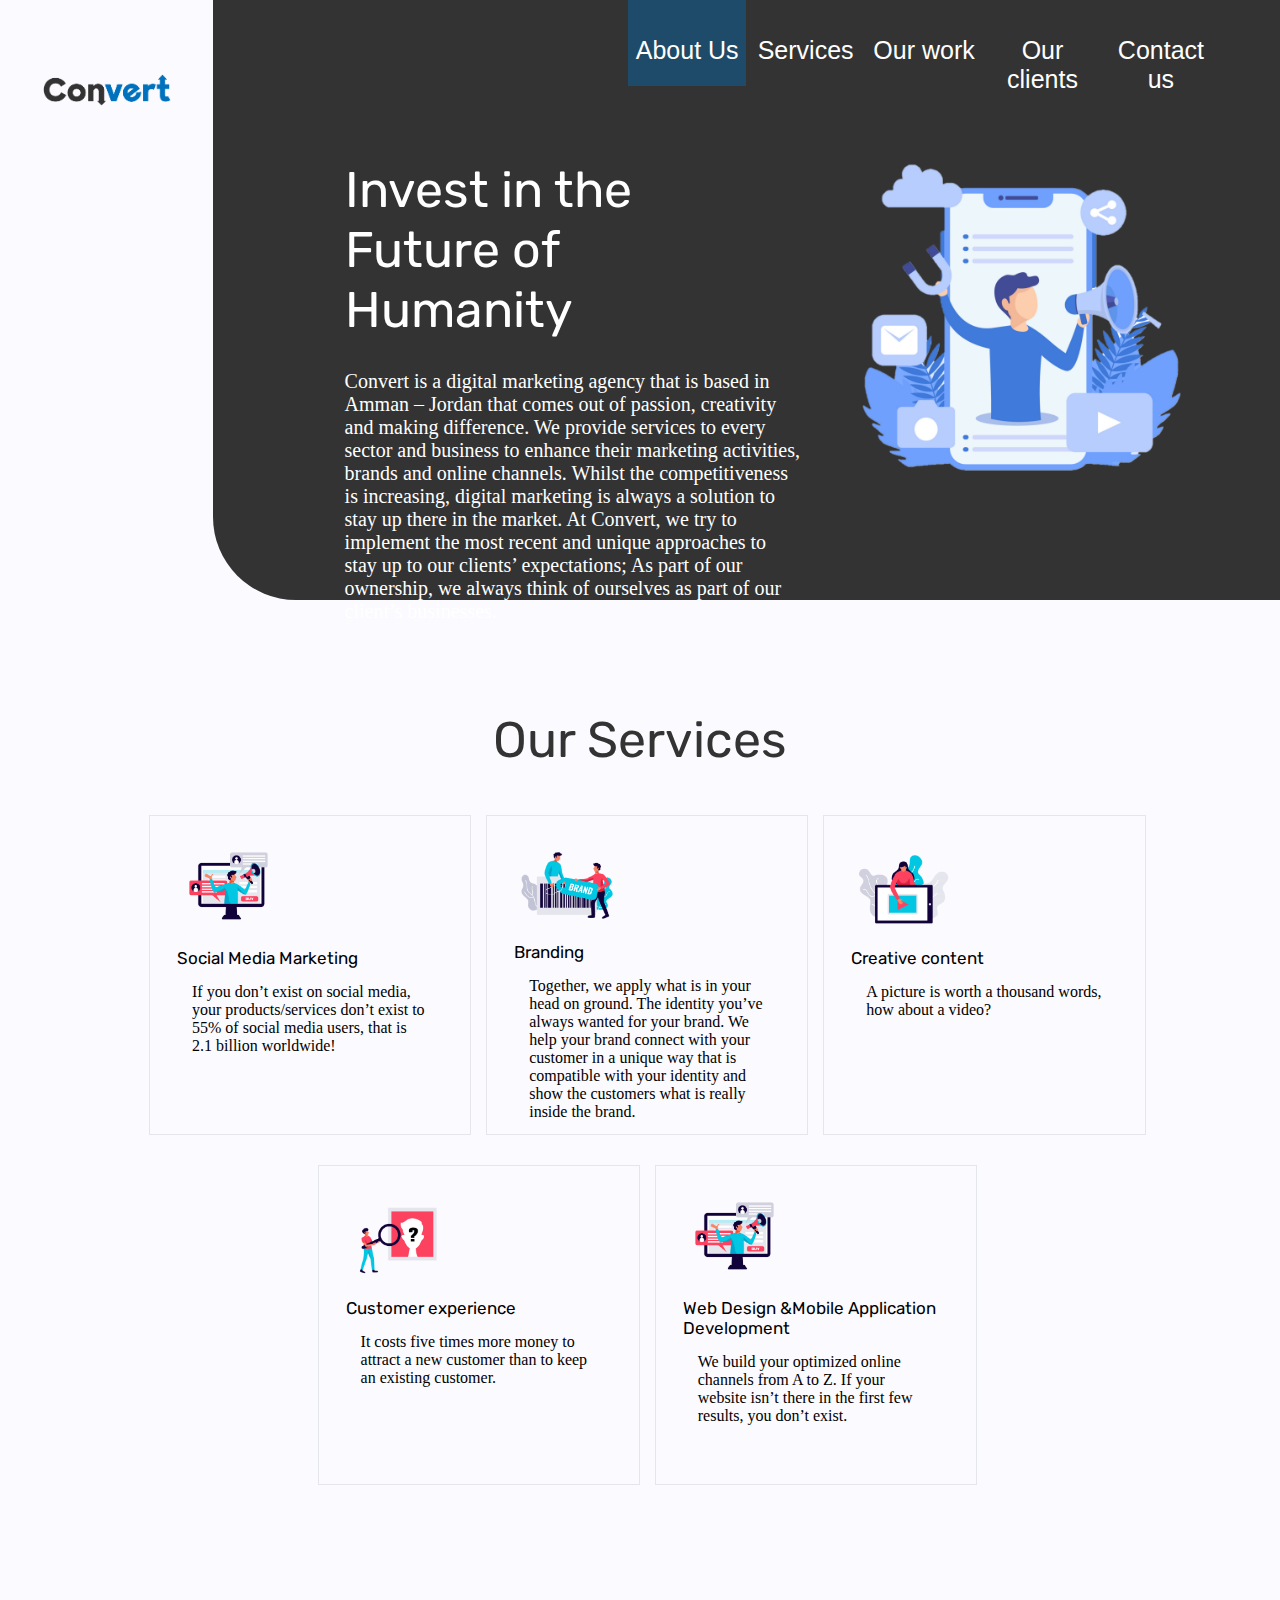
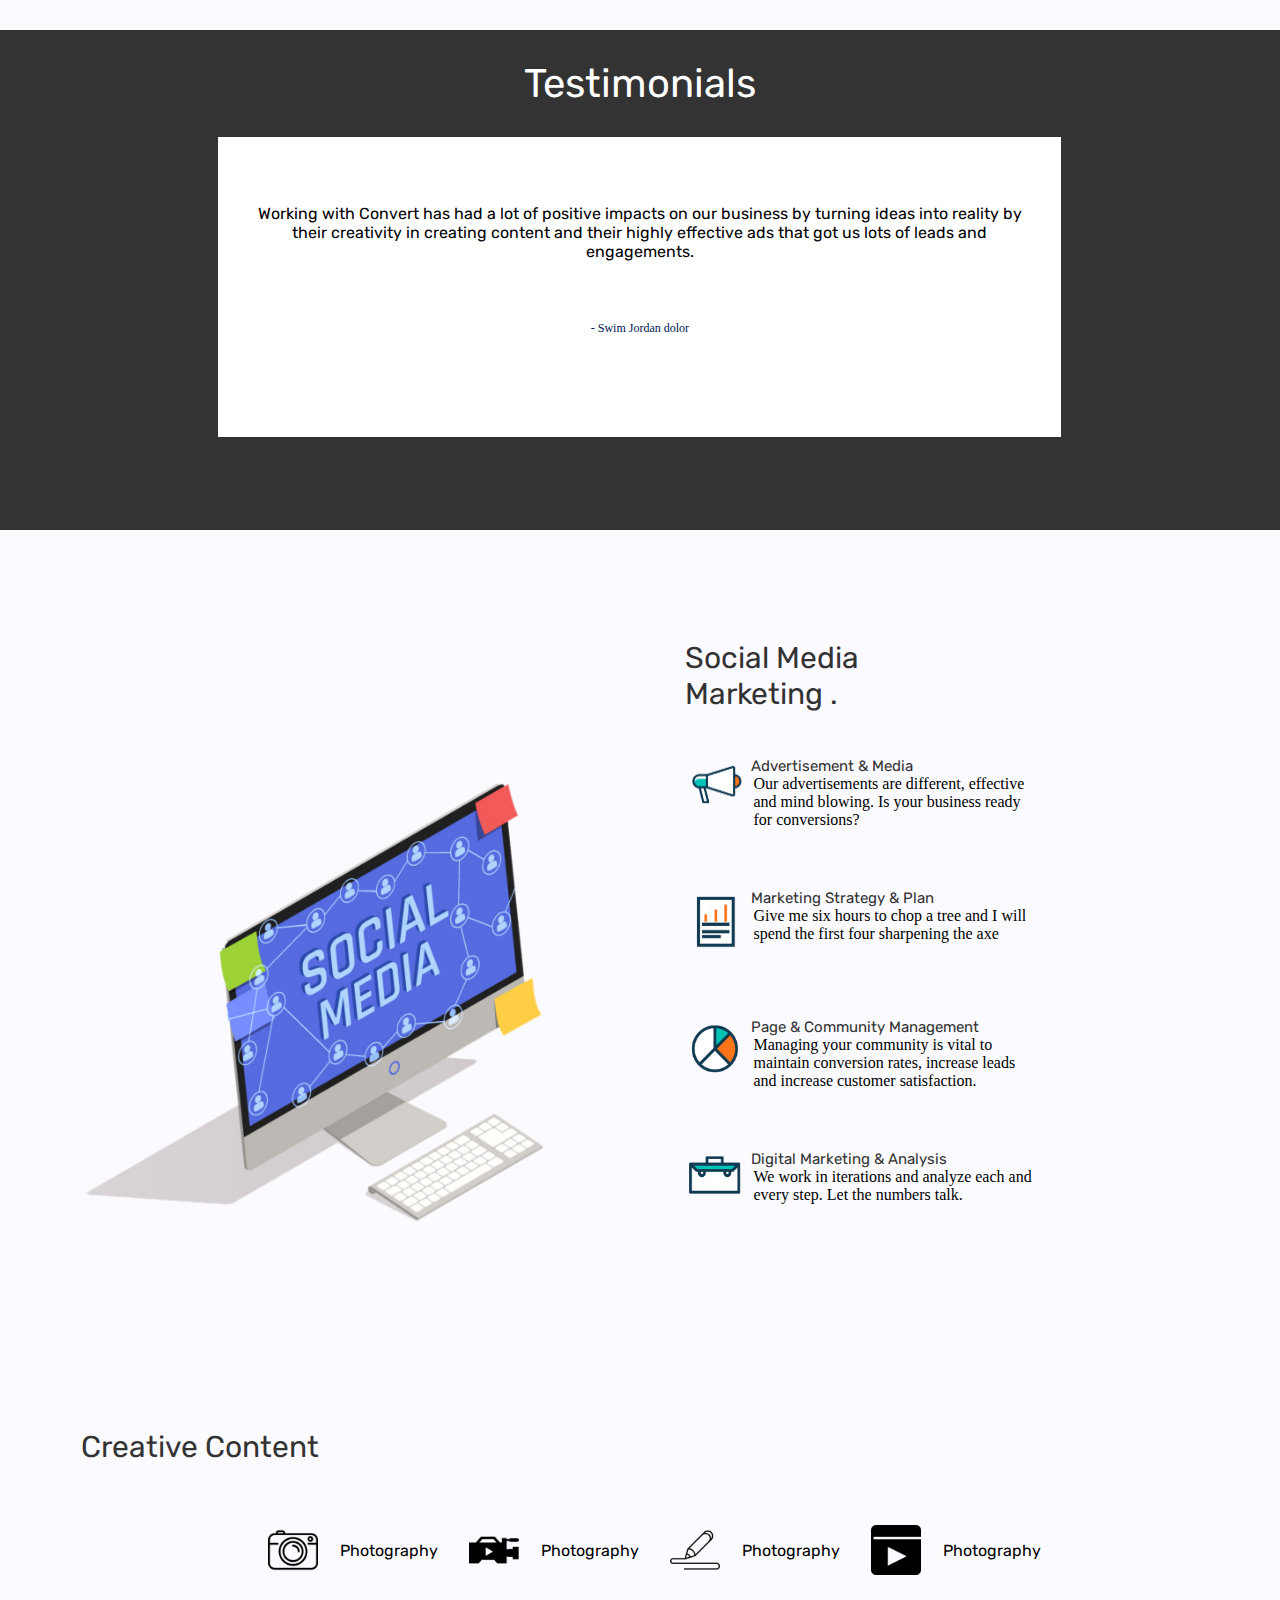
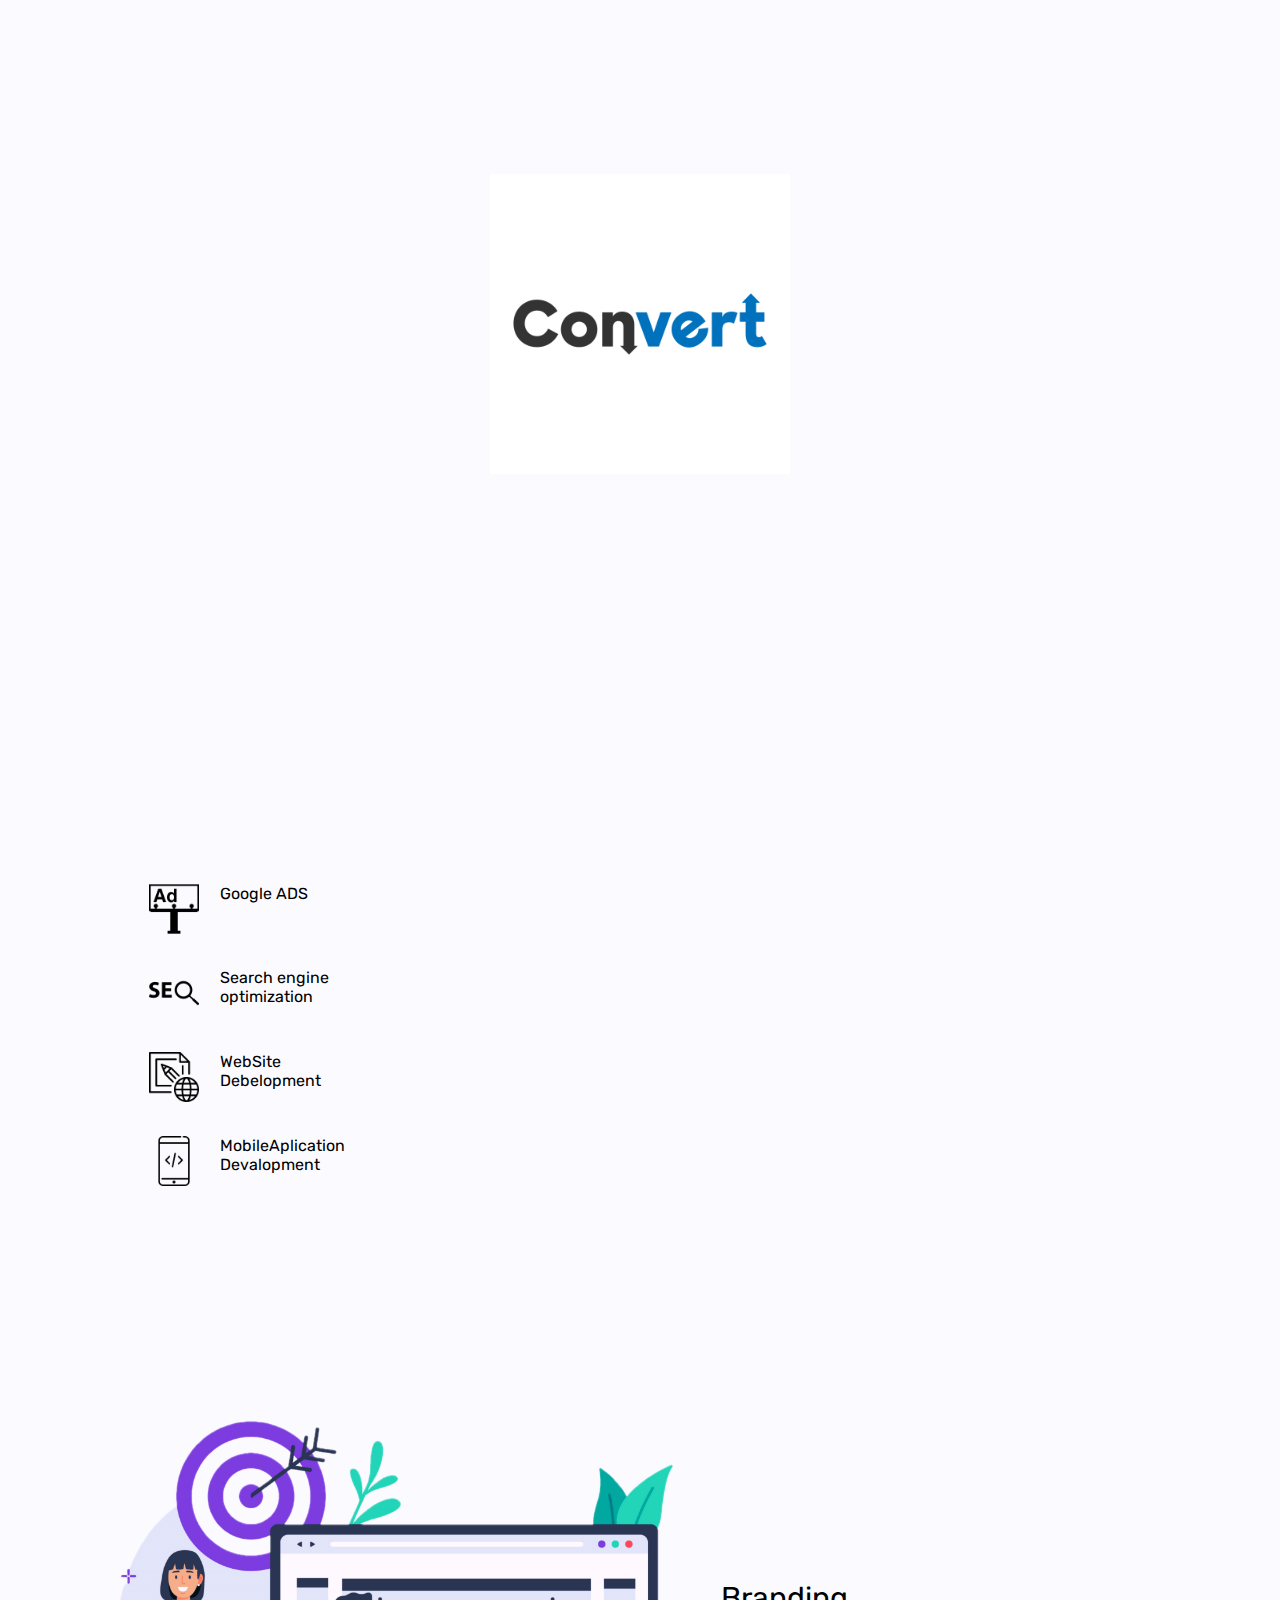
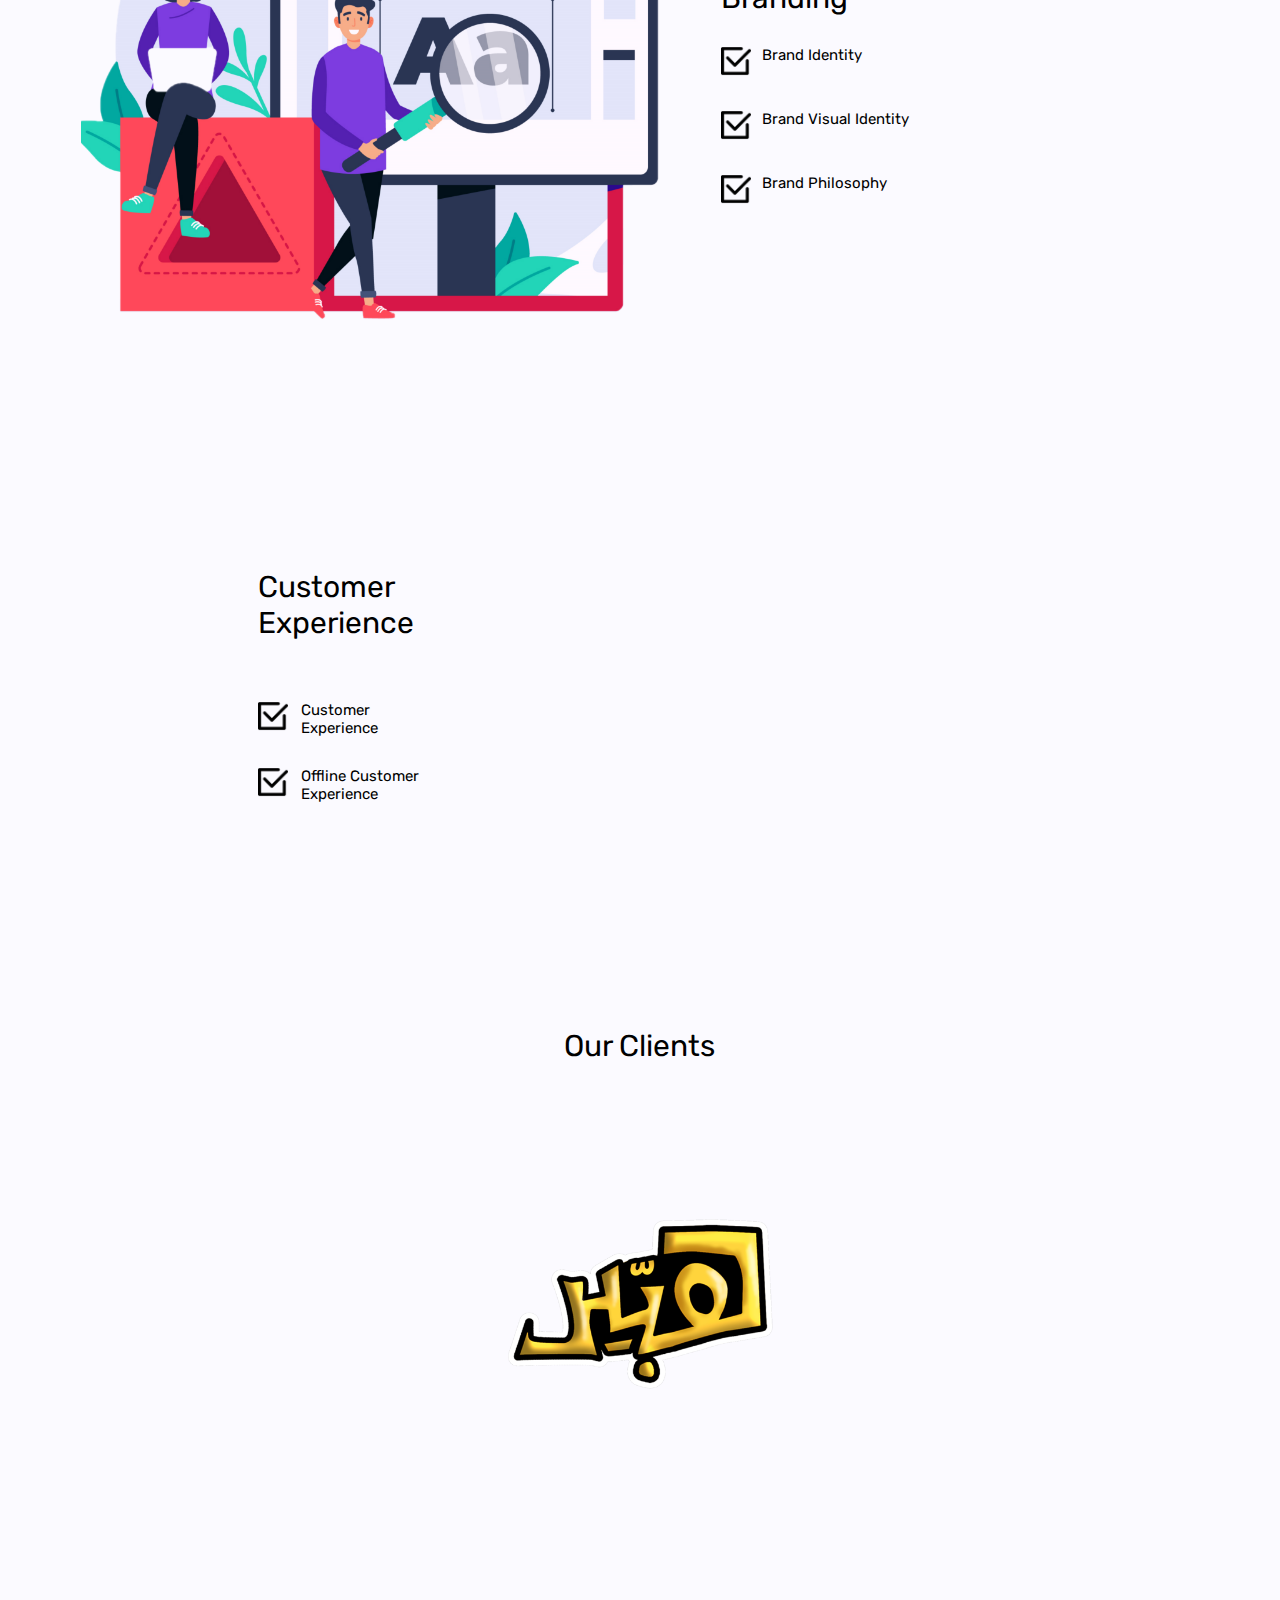
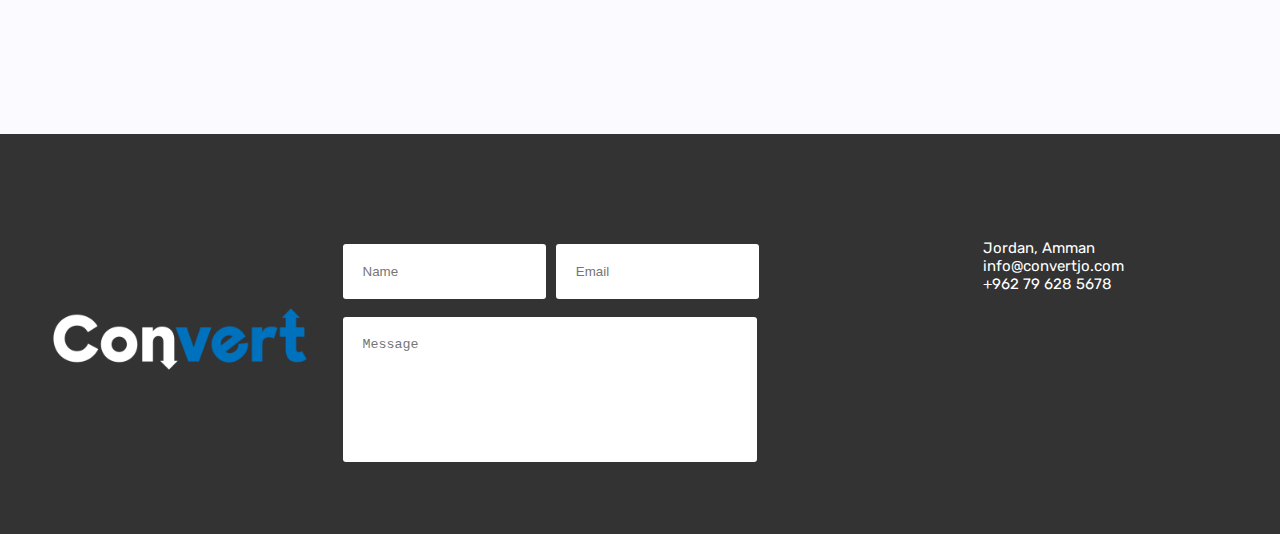
==== idex.html @ 14c1cebf "Rename index.html to idex.html" ====
<!DOCTYPE html>
<html lang="en">

<head>
    <meta charset="UTF-8">
    <meta name="viewport" content="width=device-width, initial-scale=1.0">
    <link rel="stylesheet" href="Include/Style/grid.css">
    <link rel="stylesheet" href="Include/Style/Design.css">
    <link rel="stylesheet" href="include/lib/font-awesome-4.7.0/css/font-awesome.min.css">
    <!-- Fonts -->
    <link href="https://allfont.net/allfont.css?fonts=agency-fb" rel="stylesheet" type="text/css" />
    <link href="https://fonts.googleapis.com/css2?family=Rubik:wght@500&display=swap" rel="stylesheet">
    <link href="https://fonts.googleapis.com/css2?family=Rubik:wght@500;700&display=swap" rel="stylesheet">

    <!-- Fonts -->
    <title>Convert</title>

<body style="max-width:100%;">
    <!-- All Body -->
    <div class=" col-lg-12 zero-padding ">
        <!-- Header -->
        <div class="col-lg-12 zero-padding ">
            <!-- Logo Place -->
            <div class="col-lg-2 logoImage hidden-md hidden-sm visible-lg">
                <img src="image\conv-b.png " width="150px " alt=" ">
            </div>
            <!-- Logo Place -->
            <!-- other Part  -->
            <div class="col-lg-10  col-md-12 col-sm-12 roundBoarderHeader zero-padding ">
                <!-- Header ListPart -->
                <div class="col-lg-8 col-lg-off-4 col-md-10 col-sm-10 col-sm-off-1 col-md-off-1 zero-padding ">
                    <div class="col-lg-1 "></div>
                    <div class="col-lg-2 col-md-2 col-sm-2 headerList active ">About Us</div>
                    <a href="#Services">
                        <div class="col-lg-2 col-md-2 col-sm-2 headerList ">Services</div>
                    </a>
                    <a href="#Ourwork">
                        <div class="col-lg-2 col-md-2 col-sm-2 headerList ">Our work </div>
                    </a>
                    <a href="#Ourclients">
                        <div class="col-lg-2 col-md-2 col-sm-2 headerList ">Our clients</div>
                    </a>
                    <a href="#ContactUS">
                        <div class="col-lg-2 col-md-2 col-sm-2 headerList ">Contact us</div>
                    </a>
                </div>
                <!-- Header ListPart -->

                <!--Header Image AND Text Part  -->
                <div class="col-lg-12 col-md-12 col-sm-12">
                    <!-- Hearer TextPlace -->
                    <div class="col-lg-6 col-lg-off-1 col-md-5 col-sm-5">
                        <!-- Header Text Place / Big Titel -->
                        <div class="col-lg-12 HeaderBigTitel ">Invest in the
                            </br>Future of
                            </br> Humanity</div>
                        <!-- Header Text Place / Big Titel -->
                        <!-- Header Text Place / Small Disc -->
                        <div class="col-lg-12 HeaderSmallText">

                            Convert is a digital marketing agency that is based in Amman – Jordan that comes out of
                            passion, creativity and making difference. We provide services to every sector and business
                            to enhance their marketing activities, brands and online channels.
                            Whilst the competitiveness is increasing, digital marketing is always a solution to stay up
                            there in the market.
                            At Convert, we try to implement the most recent and unique approaches to stay up to our
                            clients’ expectations; As part of our ownership, we always think of ourselves as part of our
                            client’s businesses.
                        </div>
                        <!-- Header Text Place / Small Disc -->
                        <!-- div Button -->

                        <!-- div Button -->
                    </div>
                    <!-- Header TextPlace -->
                    <!-- Header Image Place -->
                    <div class="col-lg-5 col-md-5 col-sm-5">
                        <img src="image/About.png" width="350px" alt="">
                    </div>
                    <!-- Header Image Place -->
                </div>
                <!--Header Image AND Text Part  -->
            </div>
        </div>
        <!-- Header -->
        <!-- OUR Service -->
        <div class="col-lg-12 OurService" id="Services">
            <!-- Our Services Title -->
            <div class="col-lg-12 col-sm-12 OurServicesTitel">Our Services</div>
            <!-- Our Services Title -->
            <!-- Services Box DIV -->
            <!-- Line One -->
            <div class="col-lg-10 col-lg-off-1 col-md-11 col-sm-12">
                <div class="col-lg-4" style="padding-right: 0;">
                    <!-- DIV BOX -->
                    <div class="col-lg-12 ServicesBox">
                        <!-- image Place -->
                        <div class="col-lg-12 col-md-3 col-sm-3">
                            <img src="image/SocailMediaIcon2.png" width="100px" alt="">
                        </div>
                        <!-- image Place -->
                        <!-- Titel place -->
                        <div class="col-lg-11 col-md-7 col-sm-7 col-lg-off-05 zero-padding ServicesBoxTitel">
                            Social Media Marketing
                        </div>
                        <!-- Titel place -->
                        <!-- Paragraph Place -->
                        <div class="col-lg-11  col-lg-off-05 ServicesBoxParagraph">
                            If you don’t exist on social media, your products/services don’t exist to 55% of social
                            media users, that is 2.1 billion worldwide!
                        </div>
                        <!-- Paragraph Place -->
                    </div>
                    <!-- DIV BOX -->
                </div>
                <div class="col-lg-4" style="padding-right: 0;">
                    <!-- DIV BOX -->
                    <div class="col-lg-12 ServicesBox">
                        <!-- image Place -->
                        <div class="col-lg-12">
                            <img src="image/BrandIngIcon.png" width="100px" alt="">
                        </div>
                        <!-- image Place -->
                        <!-- Titel place -->
                        <div class="col-lg-11  col-lg-off-05 zero-padding ServicesBoxTitel">
                            Branding
                        </div>
                        <!-- Titel place -->
                        <!-- Paragraph Place -->
                        <div class="col-lg-11  col-lg-off-05 ServicesBoxParagraph">
                            Together, we apply what is in your head on ground. The identity you’ve always
                            wanted for your brand. We help your brand connect with your customer in a
                            unique way that is compatible with your identity and show the customers what is really
                            inside the brand.
                        </div>
                        <!-- Paragraph Place -->
                    </div>
                    <!-- DIV BOX -->
                </div>
                <div class="col-lg-4" style="padding-right: 0;">
                    <!-- DIV BOX -->
                    <div class="col-lg-12 ServicesBox">
                        <!-- image Place -->
                        <div class="col-lg-12">
                            <img src="image/Createave Contact.png" width="100px" alt="">
                        </div>
                        <!-- image Place -->
                        <!-- Titel place -->
                        <div class="col-lg-11  col-lg-off-05 zero-padding ServicesBoxTitel">
                            Creative content
                        </div>
                        <!-- Titel place -->
                        <!-- Paragraph Place -->
                        <div class="col-lg-11  col-lg-off-05 ServicesBoxParagraph">
                            A picture is worth a thousand words, how about a video?
                        </div>
                        <!-- Paragraph Place -->
                    </div>
                    <!-- DIV BOX -->
                </div>
                <!-- Line One -->
                <!-- Line TWO -->
                <div class="col-lg-4 col-lg-off-2" style="padding-right: 0;">
                    <!-- DIV BOX -->
                    <div class="col-lg-12 ServicesBox">
                        <!-- image Place -->
                        <div class="col-lg-12">
                            <img src="image/Customer_experience.png" width="100px" alt="">
                        </div>
                        <!-- image Place -->
                        <!-- Titel place -->
                        <div class="col-lg-11 col-lg-off-05 zero-padding ServicesBoxTitel">
                            Customer experience
                        </div>
                        <!-- Titel place -->
                        <!-- Paragraph Place -->
                        <div class="col-lg-11 col-lg-off-05 ServicesBoxParagraph">
                            It costs five times more money to attract a new customer than to keep an existing customer.
                        </div>
                        <!-- Paragraph Place -->
                    </div>
                    <!-- DIV BOX -->
                </div>
                <div class="col-lg-4 " style="padding-right: 0;">
                    <!-- DIV BOX -->
                    <div class="col-lg-12 ServicesBox">
                        <!-- image Place -->
                        <div class="col-lg-12">
                            <img src="image/SocailMediaIcon2.png" width="100px" alt="">
                        </div>
                        <!-- image Place -->
                        <!-- Titel place -->
                        <div class="col-lg-11  col-lg-off-05 zero-padding ServicesBoxTitel">
                            Web Design &Mobile Application Development
                        </div>
                        <!-- Titel place -->
                        <!-- Paragraph Place -->
                        <div class="col-lg-11  col-lg-off-05 ServicesBoxParagraph">
                            We build your optimized online channels from A to Z. If your website isn’t there in the
                            first few results, you don’t exist.
                        </div>
                        <!-- Paragraph Place -->
                    </div>
                    <!-- DIV BOX -->
                </div>
                <!-- Line TWO -->
                <!-- Services Box DIV -->
            </div>
            <!-- OUR Service -->
        </div>
        <!-- Testimonials -->
        <div class="col-lg-12 col-md-12 col-sm-12 Testimonials">
            <!-- Testimonials Header -->
            <div class="col-lg-12 col-md-12 col-sm-12 TestimonialsHeader">
                Testimonials
            </div>
            <!-- Testimonials Header -->

            <!-- Testimonials Slider -->
            <div class="col-lg-10 col-md-12  col-sm-12 div col-lg-off-1">
                <!-- Slider Arrow Left -->
                <div class="col-lg-1 TestimonialsArrow col-md-1 col-sm-1" style="cursor:pointer"
                    onclick="TestomonialPrev()">
                    <i class="fa fa-chevron-left fa-2x TestimonialsArrowIcon" style="font-size: 50px;"
                        aria-hidden="true"></i>
                </div>
                <!-- Slider Arrow Left -->
                <!-- SliderTextBox -->
                <div class="col-lg-10 col-md-10 col-sm-10 TestimonialsBox">
                    <!-- rightQoutaion -->
                    <div class="col-lg-12 col-md-12 col-sm-12 Testimonialsquoterigh">
                        <i class="fa fa-quote-right" style="font-size: 35px;" aria-hidden="true"></i>
                    </div>
                    <!-- rightQoutaion -->
                    <!-- MainText -->
                    <div class="col-lg-12 col-md-12 col-sm-12 TestimoniaMainText" id="TestimoniaMainText">
                        Working with Convert has had a lot of positive impacts on our business
                        by turning ideas into reality by their creativity in creating content
                        and their highly effective ads that got us lots of leads and engagements.
                    </div>
                    <!-- MainText -->
                    <!-- leftQoutaion -->
                    <div class="col-lg-12 col-md-12 col-sm-12 Testimonialsquoteleft">
                        <i class="fa fa-quote-left" style="font-size: 35px;" aria-hidden="true"></i>
                    </div>
                    <!-- leftQoutaion -->
                    <!-- TestimonialsText -->
                    <div class="col-lg-12 col-md-12 col-sm-12 TestimonialsText" id="TestimonialsText"> - Swim Jordan
                        dolor </div>
                    <!-- TestimonialsText -->
                </div>
                <!-- SliderTextBox -->
                <!-- Slider Arrow Right -->
                <div class="col-lg-1 col-md-1 col-md-1 TestimonialsArrowRight" style="cursor:pointer"
                    onclick="TestomonialNext()">
                    <i class="fa fa-chevron-right fa-2x TestimonialsArrowIcon" style="font-size: 50px;"
                        aria-hidden="true"></i>
                </div>
                <!-- Slider Arrow Right -->
            </div>
            <!-- Testimonials Slider -->
        </div>
        <!-- Testimonials -->

        <!-- SocialMedia Part -->
        <div class="col-lg-12 col-md-12 col-sm-12 SocialMediaSection" id="Ourwork">
            <!-- SocialMedia Image -->
            <div class="col-lg-6 hidden-md hidden-sm visible-lg SocialMediaImage">
                <img src="image/SocialMedia.png" width="590px" alt=" ">
            </div>
            <!-- SocialMedia Image -->
            <!-- SocialMedia Image -->
            <div class="col-md-6 col-sm-6 hidden-lg  SocialMediaImage">
                <img src="image/SocialMedia.png" width="350px" alt=" ">
            </div>
            <!-- SocialMedia Image -->
            <!-- SocialMedia TextSection -->
            <div class="col-lg-6 col-md-6 col-sm-6">
                <!-- SocialMedia Titel -->
                <div class="col-lg-12 col-md-12 col-sm-12 ">
                    <div class="col-lg-6 SocialMediaMainTitel">Social Media Marketing .</div>
                </div>
                <!-- SocialMedia Titel -->
                <!-- Socail Media Catugary -->
                <div class="col-lg-12 col-md-12 col-sm-12">
                    <!-- The Image -->
                    <div class="col-lg-1 hidden-md hidden-sm visible-lg">
                        <img src="image/icon_1.png" width='60px' alt="">
                    </div>
                    <!-- The Image -->
                    <!-- The Image -->
                    <div class="col-md-2 hidden-lg">
                        <img src="image/icon_1.png" width='40px' alt="">
                    </div>
                    <!-- The Image -->
                    <!-- TextPart -->
                    <div class="col-lg-10 col-md-9 col-sm-9 socialMediaSupcatugaryTextPart">
                        <!-- Titel -->
                        <div class="col-lg-12 col-md-12 col-sm-12 socialMediaSupcatugaryTitel zero-padding">
                            Advertisement & Media
                        </div>
                        <!-- Titel -->
                        <div class="col-lg-8 col-md-8 col-sm-12 socialMediaSupcatugaryText zero-padding">
                            Our advertisements are different, effective and mind blowing. Is your business ready for
                            conversions?
                        </div>
                    </div>
                    <!-- TextPart -->
                </div>
                <div class="col-lg-12 col-md-12 col-sm-12 ">
                    <!-- The Image -->
                    <div class="col-lg-1  hidden-md hidden-sm visible-lg">
                        <img src="image/icon_2.png" width='60px' alt="">
                    </div>
                    <div class="col-md-2 hidden-lg">
                        <img src="image/icon_2.png" width='40px' alt="">
                    </div>
                    <!-- The Image -->
                    <!-- TextPart -->
                    <div class="col-lg-10  col-md-9  col-sm-9 socialMediaSupcatugaryTextPart">
                        <!-- Titel -->
                        <div class="col-lg-12 col-md-12 socialMediaSupcatugaryTitel zero-padding">
                            Marketing Strategy & Plan
                        </div>
                        <!-- Titel -->
                        <div class="col-lg-8 col-md-8 socialMediaSupcatugaryText zero-padding">
                            Give me six hours to chop a tree and I will spend the first four sharpening the axe </div>
                    </div>
                    <!-- TextPart -->
                </div>

                <div class="col-lg-12 col-md-12 col-sm-12">
                    <!-- The Image -->
                    <div class="col-lg-1  hidden-md hidden-sm visible-lg">
                        <img src="image/icon_3.png" width='60px' alt="">
                    </div>
                    <div class="col-md-2 hidden-lg">
                        <img src="image/icon_3.png" width='40px' alt="">
                    </div>
                    <!-- The Image -->
                    <!-- TextPart -->
                    <div class="col-lg-10 col-md-9  col-sm-9 socialMediaSupcatugaryTextPart">
                        <!-- Titel -->
                        <div class="col-lg-12  col-md-12 col-sm-12 socialMediaSupcatugaryTitel zero-padding">
                            Page & Community Management
                        </div>
                        <!-- Titel -->
                        <div class="col-lg-8 col-md-8 socialMediaSupcatugaryText zero-padding">
                            Managing your community is vital to maintain conversion rates, increase leads and increase
                            customer satisfaction.
                        </div>
                    </div>
                    <!-- TextPart -->

                </div>
                <div class="col-lg-12 col-md-12 col-sm-12">
                    <!-- The Image -->
                    <div class="col-lg-1 hidden-md hidden-sm visible-lg">
                        <img src="image/icon_4.png" width='60px' alt="">
                    </div>
                    <div class="col-md-2  hidden-lg">
                        <img src="image/icon_4.png" width='40px' alt="">
                    </div>
                    <!-- The Image -->
                    <!-- TextPart -->
                    <div class="col-lg-10 col-md-9 col-sm-9 socialMediaSupcatugaryTextPart">
                        <!-- Titel -->
                        <div class="col-lg-12 col-md-12 col-sm-12 socialMediaSupcatugaryTitel zero-padding">
                            Digital Marketing & Analysis
                        </div>
                        <!-- Titel -->
                        <div class="col-lg-8 col-md-8 col-sm-8  socialMediaSupcatugaryText zero-padding">
                            We work in iterations and analyze each and every step. Let the numbers talk.
                        </div>
                    </div>
                    <!-- TextPart -->
                </div>
                <!-- Socail Media Catugary -->

            </div>
            <!-- SocialMedia TextSection -->
        </div>
        <!-- SocialMedia Part -->


        <!-- Creative Content -->

        <div class="col-lg-12 col-md-12 col-sm-12" style="margin-top: 100px;">
            <!-- Creative Content Titel -->
            <div class="col-lg-10 col-lg-off-05 col-md-10 col-sm-10  col-md-off-05 creativecontentTitel">
                Creative Content
            </div>
            <!-- Creative Content Titel -->

            <!-- Creative Content LOGO -->
            <div class="col-lg-8 col-lg-off-2 col-md-12 col-sm-12">
                <div class="col-lg-3 col-md-3 col-sm-3">
                    <!-- img -->
                    <div class="col-lg-4 col-md-4 col-sm-4">
                        <img src="image/photo-camera.png" width="50px" alt="">
                    </div>

                    <!-- img -->
                    <!-- Name -->
                    <div class="col-lg-6 col-md-6 col-sm-6 Creative_Content_Text_DIV ">
                        <div class="col-lg-12 col-md-12 Creative_Content_Text">
                            Photography
                        </div>
                    </div>
                    <!-- Name -->
                </div>
                <div class="col-lg-3 col-md-3 col-sm-3">
                    <!-- img -->
                    <div class="col-lg-4 col-md-4 col-sm-4">
                        <img src="image/video-recorder.png" width="50px" alt="">
                    </div>
                    <!-- img -->
                    <!-- Name -->
                    <div class="col-lg-6 col-md-6 col-sm-6 Creative_Content_Text_DIV ">
                        <div class="col-lg-12 col-md-12 col-sm-12 Creative_Content_Text">
                            Photography
                        </div>
                    </div>
                    <!-- Name -->
                </div>
                <div class="col-lg-3 col-md-3 col-sm-3">
                    <!-- img -->
                    <div class="col-lg-4 col-md-4 col-sm-4">
                        <img src="image/designer.png" width="50px" alt="">
                    </div>
                    <!-- img -->
                    <!-- Name -->
                    <div class="col-lg-6 col-md-6 col-sm-6 Creative_Content_Text_DIV ">
                        <div class="col-lg-12 col-md-12 col-sm-12 Creative_Content_Text">
                            Photography
                        </div>
                    </div>
                    <!-- Name -->
                </div>
                <div class="col-lg-3 col-md-3 col-sm-3">
                    <!-- img -->
                    <div class="col-lg-4 col-md-4 col-sm-4">
                        <img src="image/animation.png" width="50px" alt="">
                    </div>
                    <!-- img -->
                    <!-- Name -->
                    <div class="col-lg-6 col-md-6 col-sm-6 Creative_Content_Text_DIV ">
                        <div class="col-lg-12 col-md-12 col-sm-12 Creative_Content_Text">
                            Photography
                        </div>
                    </div>
                    <!-- Name -->
                </div>
            </div>
            <!-- Creative Content LOGO -->
            <!-- Creative Content Slider -->
            <div class="col-lg-10 col-lg-off-1 col-md-10 col-md-off-1 col-sm-10 col-sm-off-1"
                style="margin-top: 120px;">
                <div class="col-lg-1 TestimonialsArrow " style="height: 500px;">
                    <i class="fa fa-chevron-left fa-2x TestimonialsArrowIcon" style="font-size: 50px;color:#0071BC;"
                        aria-hidden="true"></i>
                </div>
                <div class="col-lg-10 col-md-10 col-sm-10" style="text-align:center; height: 500px;">
                    <img src="image/conv-b2.png" width="300" alt="">
                </div>

                <div class="col-lg-1 col-md-1 col-sm-1 TestimonialsArrow " style="height: 500px;">
                    <i class="fa fa-chevron-right fa-2x TestimonialsArrowIcon" style="font-size: 50px;color:#0071BC;"
                        aria-hidden="true"></i>
                </div>
            </div>
            <!-- @TODO -->
            <!-- Creative Content Slider -->

        </div>
        <!-- Creative Content -->
        <!-- GOOGLE ADS -->
        <div class="col-lg-12 googleAds col-md-12 col-sm-12">
            <!-- Google Feature  -->
            <div class="col-lg-3 col-lg-off-1 col-md-3 col-md-off-1 col-sm-3 col-md-off-1 ">
                <!-- Single Feature -->
                <div class="col-lg-12 col-md-12 col-sm-12 zero-padding">
                    <!-- image -->
                    <div class="col-lg-3 hidden-md hidden-sm visible-lg"><img src="image/GoogleAds.png" width="50px"
                            alt=""></div>
                    <div class="col-lg-3 col-md-3 col-sm-3 hidden-lg"><img src="image/GoogleAds.png" width="30px"
                            alt=""></div>
                    <!-- image -->
                    <!-- Text -->
                    <div class="col-lg-8 col-md-8 col-sm-8 FeatureText">
                        Google ADS
                    </div>
                    <!-- Text -->
                </div>
                <!-- Single Feature -->
                <!-- Single Feature -->
                <div class="col-lg-12 zero-padding col-md-8 col-sm-8">
                    <!-- image -->
                    <div class="col-lg-3 hidden-md hidden-sm visible-lg"><img src="image/seo-search-symbol.png"
                            width="50px" alt=""></div>
                    <div class="col-lg-3 col-md-3 col-sm-3 hidden-lg"><img src="image/seo-search-symbol.png"
                            width="30px" alt="">
                    </div>
                    <!-- image -->
                    <!-- Text -->
                    <div class="col-lg-8 col-md-8 col-sm-8 FeatureText">
                        Search engine optimization
                    </div>
                    <!-- Text -->
                </div>
                <!-- Single Feature -->
                <div class="col-lg-12 col-md-12 col-sm-12 zero-padding">
                    <!-- image -->
                    <div class="col-lg-3 hidden-md hidden-sm visible-lg"><img src="image/web-graphic.png" width="50px"
                            alt="">
                    </div>
                    <div class="col-md-3 col-sm-3 hidden-lg "><img src="image/web-graphic.png" width="30px" alt="">
                    </div>
                    <!-- image -->
                    <!-- Text -->
                    <div class="col-lg-8 col-md-8 col-sm-8 FeatureText">
                        WebSite Debelopment
                    </div>
                    <!-- Text -->
                </div>
                <!-- Single Feature -->
                <div class="col-lg-12 col-md-12 col-sm-12 zero-padding">
                    <!-- image -->
                    <div class="col-lg-3 hidden-md hidden-sm visible-lg"><img src="image/coding.png" width="50px"
                            alt=""></div>
                    <div class="col-md-3 col-sm-3 hidden-lg"><img src="image/coding.png" width="30px" alt=""></div>
                    <!-- image -->
                    <!-- Text -->
                    <div class="col-lg-8 col-md-8 col-sm-8 FeatureText">
                        MobileAplication Devalopment
                    </div>
                    <!-- Text -->
                </div>
                <!-- Single Feature -->

            </div>
            <!-- Google Feature  -->

            <!-- Slider  -->
            <div class="col-lg-8 col-md-8 col-sm-8">

            </div>
            <!-- Slider  -->

        </div>
        <!-- GOOGLE ADS -->


        <!-- Branding -->
        <div class="col-lg-12 col-md-12 col-sm-12 brandingSection">
            <!-- Branfing picture -->
            <div class="col-lg-6 col-lg-off-05 hidden-md hidden-sm visible-lg">
                <img src="image/Branding.png" width="600px">
            </div>
            <div class="col-md-6 col-md-off-05 col-sm-6  hidden-lg">
                <img src="image/Branding.png" width="300px">
            </div>
            <!-- Branfing picture -->

            <!-- branding Section -->
            <div class="col-lg-4  col-md-4 col-sm-4 BrandingText">
                <!-- Titel -->
                <div class="col-lg-12 col-md-12  col-sm-12 BrandingTitel">
                    Branding
                </div>
                <!-- Titel -->
                <!-- Section -->
                <div class="col-lg-12 col-md-12 col-sm-12 zero-padding">
                    <div class="col-lg-1 col-md-1 col-sm-1">
                        <img src="image/select.png" width="30" alt="">
                    </div>
                    <div class="col-lg-9 col-md-9 col-md-off-1 col-lg-off-025 col-sm-9 col-sm-off-1 BrandingTextSec">
                        Brand Identity
                    </div>
                </div>
                <!-- Section -->
                <!-- Section -->
                <div class="col-lg-12 col-md-12 col-sm-12 zero-padding">
                    <div class="col-lg-1 col-md-1 col-sm-1">
                        <img src="image/select.png" width="30" alt="">
                    </div>
                    <div class="col-lg-9 col-lg-off-025 col-md-9 col-md-off-1 col-sm-9 col-sm-off-1  BrandingTextSec">
                        Brand Visual Identity
                    </div>
                </div>
                <!-- Section -->
                <!-- Section -->
                <div class="col-lg-12  col-md-12 col-sm-12 zero-padding">
                    <div class="col-lg-1 col-md-1 col-sm-1">
                        <img src="image/select.png" width="30" alt="">
                    </div>
                    <div
                        class="col-lg-9 col-md-9 col-sm-9 col-sm-9 col-md-off-1 col-sm-off-1 col-lg-off-025 BrandingTextSec">
                        Brand Philosophy
                    </div>
                </div>
                <!-- Section -->

            </div>
            <!-- branding Section -->
        </div>
        <!-- Branding -->
        <!-- Customer Experienc -->
        <div class="col-lg-10 col-lg-off-2 col-md-10 col-md-off-1 col-sm-10 col-sm-off-1 CustomerExperien"
            id="Ourclients">
            <!-- Text and Section -->
            <div class="col-lg-4 col-md-4">
                <!-- Titel -->
                <div class="col-lg-6 div.col-lg-off-6 col-md-6 col-sm-6 CustomerExperienceTitel">Customer Experience
                </div>
                <!-- Titel -->
                <!-- Section -->
                <div class="col-lg-12 col-md-12 col-sm-12 zero-padding" style="margin-top: 30px;">
                    <div class="col-lg-1 col-md-1 col-sm-1">
                        <img src="image/select.png" width="30" alt="">
                    </div>
                    <div class="col-lg-6 col-lg-off-05 col-md-6 col-md-off-1 col-sm-6 CustomerExperienceSecion">
                        Customer Experience
                    </div>
                </div>
                <!-- Section -->
                <!-- Section -->
                <div class="col-lg-12 col-md-12 col-sm-12 zero-padding">
                    <div class="col-lg-1 col-md-1 col-sm-1">
                        <img src="image/select.png" width="30" alt="">
                    </div>
                    <div class="col-lg-6 col-lg-off-05 col-md-6 col-md-off-1 col-sm-6  CustomerExperienceSecion">
                        Offline Customer Experience
                    </div>
                </div>
                <!-- Section -->

            </div>
            <!-- Text and Section -->
            <!-- Image -->
            <div class="col-lg-7 col-sm-7 hidden-md  visible-lg  zero-padding">
                <img src="image/ALL.png" width="700px" class="img51" alt="">
            </div>
            <div class="col-md-7 hidden-sm hidden-lg zero-padding">
                <img src="image/ALL.png" width="450px" alt="">
            </div>
            <!-- Image -->
        </div>
        <!-- Customer Experienc -->
        <!-- Client Who Love us -->
        <div class="col-lg-10 col-lg-off-1 col-md-10 col-md-off-1 col-sm-10 col-sm-off-1 ClientWhoLoveus"
            style="margin-bottom: 250px;">
            <!-- Titel -->
            <div class="col-lg-12 col-md-12 col-sm-12 ClientWhoLoveusTitel">Our Clients</div>
            <!-- Titel -->
            <!-- Slider -->
            <div class="col-lg-10 col-lg-off-1 col-md-10 col-md-off-1 col-sm-10 col-sm-off-1" style="margin-top: 60px;">
                <div class="col-lg-1 col-md-1 col-sm-1 TestimonialsArrow " style="height: 300px;" onclick="logoPrev()">
                    <i class="fa fa-chevron-left fa-2x TestimonialsArrowIcon" style="font-size: 50px;color:#0071BC;"
                        aria-hidden="true"></i>
                </div>
                <div class="col-lg-10 col-md-10 col-sm-10" style="text-align:center" class="helper">
                    <img src="image/logos5.png" width="300" alt="" id='custmerlogo' class="logoSlider">
                </div>

                <div class="col-lg-1 col-md-1 col-sm-1 TestimonialsArrow " style="height: 300px;" onclick="logoNext()">
                    <i class="fa fa-chevron-right fa-2x TestimonialsArrowIcon" style="font-size: 50px;color:#0071BC;"
                        aria-hidden="true"></i>
                </div>
            </div>


            <!-- Slider -->
        </div>
        <!-- Client Who Love us -->
        <!-- Footer -->
        <div class="col-lg-12 col-md-12 col-sm-12 footer" id="ContactUS">
            <!-- Logo LG -->
            <div class="col-lg-3 footerImageContainer  hidden-md hidden-sm">
                <img src="image/conv-w.png" class='footerImage hidden-md  hidden-sm visible-lg' width="300" alt="">
            </div>
            <!-- Logo LG-->
            <!-- Form LG -->
            <div class="col-lg-6 hidden-md hidden-sm visible-lg" style="margin-top: 20px;padding-right: 0;">
                <form action="https://formspree.io/xeqkdkqr" method="POST" class="Form " style="margin-top:50px "
                    target="_blank">
                    <input type="text " name="name " id=" " class="col-lg-4 col-md-6 col-sm-6" placeholder="Name ">
                    <input type="email " name="_replyto " id=" " class="col-lg-4 col-md-6 col-sm-6" placeholder="Email "
                        style="margin-left:10px; ">
                    <textarea name=" " id=" " rows="7 " class="col-lg-8 " style="Width:68%; "
                        placeholder="Message"></textarea>
                </form>
            </div>
            <!-- Contact LG-->
            <div class="col-lg-2 hidden-md hidden-sm visible-lg">
                <div class="col-lg-12 FotterPlace">
                    Jordan, Amman</br>
                    info@convertjo.com</br>
                    +962 79 628 5678</br>
                </div>
            </div>
            <!-- Contact -->
            <!--Form MD  -->
            <div class='col-md-7 col-sm-7 hidden-lg'>
                <form action="https://formspree.io/mvovgove"" method=" POST" class="Form" style="" target="_blank">
                    <input type="text " name="name " id=" " class="col-md-8 col-sm-8" placeholder="Name"></br>
                    <input type="email " name="_replyto " id=" " class="col-md-8 col-sm-8" placeholder="Email ">
                    <textarea name=" " id=" " rows="7 " class="col-md-8 col-sm-8" placeholder="Massege "></textarea>
                    <Div class="col-md-2  " Style="color:white;font-size:20px;font-family:gabriola;margin-top:15px "
                        onClick="javascrip:document.forms[0].submit(); ">Send</Div>

                </form>
            </div>
            <!--Form MD  -->
            <!-- Contact MD -->
            <div class="col-md-3  col-sm-3 hidden-lg">
                <div class="col-md-12 FotterPlace">
                    Jordan, Amman</br>
                    info@convertjo.com</br>
                    +962 79 628 5678</br>
                </div>
            </div>
            <!-- Contact MD-->
            <!-- Form -->

        </div>
        <!-- Footer -->

    </div>
    <!-- AllBody -->
    <script src="include/JS/testomonials.js "></script>
    <script src="include/JS/client.js"></script>
</body>

</html>
---- Include/Style/grid.css ----
*{
    padding:0px;
    margin:0px;
    box-sizing:border-box;
    -moz-box-sizing: border-box;
    -webkit-box-sizing:border-box;
    
}
[class*="col-"] {
    float: left;
    padding: 15px;
}
body{
    width:100%;

}

/* small-screan  start*/
@media  (max-width: 767px)  {
    .right-list i {
        margin-bottom: 25px;
        margin-top: 35px;
        padding:5px;
    } 
    .right-list i:first-child{
        margin-bottom: 25px;
        margin-top: 50px;
        padding:5px;
    } 
.visible-lg{display:hidden}
    
    .right-post {height: 100px;}
.ic-c {margin-top: 20px;}
.all_span{font-size: 20px;}
.titel{ font-size: 20px;}
.li_li{font-size: 12px;}
.li_da{font-size: 12px;}
.body{font-size: 15px;}
.lib-cont{margin-top: 50px !important;}
.hidden-sm{display: none;}
.col-sm-1 {width: 8.33%;}
.col-sm-2 {width: 16.66%;}
.col-sm-3 {width: 25%;}
.col-sm-4 {width: 33.33%;}
.col-sm-5 {width: 41.66%;}
.col-sm-6 {width: 50%;}
.col-sm-7 {width: 58.33%;}
.col-sm-8 {width: 66.66%;}
.col-sm-9 {width: 75%;}
.col-sm-10 {width: 83.33%;}
.col-sm-11 {width: 91.66%;}
.col-sm-12 {width: 100%;}
/***************/
.col-sm-off-05 {margin-left: 4.1%;}
.col-sm-off-1 {margin-left: 8.33%;}
.col-sm-off-2 {margin-left: 16.66%;}
.col-sm-off-3 {margin-left: 25%;}
.col-sm-off-4 {margin-left: 33.33%;}
.col-sm-off-5 {margin-left: 41.66%;}
.col-sm-off-6 {margin-left: 50%;}
.col-sm-off-7 {margin-left: 58.33%;}
.col-sm-off-8 {margin-left: 66.66%;}
.col-sm-off-9 {margin-left: 75%;}
.col-sm-off-10 {margin-left: 83.33%;}
.col-sm-off-11 {margin-left: 91.66%;}
.col-sm-off-12 {margin-left: 100%;}
.row{width:100%;}
.container{
    width:70%;
    margin:auto;
}
}

/* small screen end */
/*******************/
/* mediam-screen start */
@media screen and (min-width: 768px) {
    .right-list i {
        margin-bottom: 40px;
        margin-top: 45px;
    } 
.all_span{font-size: 30px;}
.titel{ font-size: 30px;}
.lib-cont{margin-top: 50px !important}    
.right-post {height: 200px;}
.ic-c {margin-top: 60px;}
.hidden-md{display: none;}
.col-md-1 {width: 8.33%;}
.col-md-2 {width: 16.66%;}
.col-md-3 {width: 25%;}
.col-md-4 {width: 33.33%;}
.col-md-5 {width: 41.66%;}
.col-md-6 {width: 50%;}
.col-md-7 {width: 58.33%;}
.col-md-8 {width: 66.66%;}
.col-md-9 {width: 75%;}
.col-md-10 {width: 83.33%;}
.col-md-11 {width: 91.66%;}
.col-md-12 {width: 100%;}
/*****************************/
.col-md-off-1 {margin-left: 8.33%;}
.col-md-off-2 {margin-left: 16.66%;}
.col-md-off-3 {margin-left: 25%;}
.col-md-off-4 {margin-left: 33.33%;}
.col-md-off-5 {margin-left: 41.66%;}
.col-md-off-6 {margin-left: 50%;}
.col-md-off-7 {margin-left: 58.33%;}
.col-md-off-8 {margin-left: 66.66%;}
.col-md-off-9 {margin-left: 75%;}
.col-md-off-10 {margin-left: 83.33%;}
.col-md-off-11 {margin-left: 91.66%;}
.col-md-off-12 {margin-left: 100%;}
.visible-lg{display:hidden}

.row{width:100%;}
.container{
    width:70%;
    margin:auto;
}
}

/* mediam-screeen end */
@media screen and (min-width: 992px)  {
    .titel{ font-size: 30px;}

.right-list i {
        margin-bottom: 40px;
        margin-top: 45px;} 
.right-post {height: 200px;}
.ic-c {margin-top: 60px;}
.all_span{font-size: 30px;}
.visible-lg{display:block}
.hidden-lg{display: none;}
.lib-cont{margin-top: 50px !important}    
.col-lg-1 {width: 8.33%;}
.col-lg-2 {width: 16.66%;}
.col-lg-2-5{width: 20%;}
.col-lg-3 {width: 25%;}
.col-lg-4 {width: 33.33%;}
.col-lg-5 {width: 41.66%;}
.col-lg-6 {width: 50%;}
.col-lg-7 {width: 58.33%;}
.col-lg-8 {width: 66.66%;}
.col-lg-9 {width: 75%;}
.col-lg-10 {width: 83.33%;}
.col-lg-11 {width: 91.66%;}
.col-lg-12 {width: 100%;}
/****************/
.col-lg-off-025 {margin-left: 2.1%;}
.col-lg-off-05 {margin-left: 4.1%;}

.col-lg-off-1 {margin-left: 8.33%;}
.col-lg-off-2 {margin-left: 16.66%;}
.col-lg-off-3 {margin-left: 25%;}
.col-lg-off-4 {margin-left: 33.33%;}
.col-lg-off-5 {margin-left: 41.66%;}
.col-lg-off-6 {margin-left: 50%;}
.col-lg-off-7 {margin-left: 58.33%;}
.col-lg-off-8 {margin-left: 66.66%;}
.col-lg-off-9 {margin-left: 75%;}
.col-lg-off-10 {margin-left: 83.33%;}
.col-lg-off-11 {margin-left: 91.66%;}
.col-lg-off-12 {margin-left: 100%;}    

}
.container{
    width:70%;
    margin:auto;}
.row{
    width:100%;
}

.img{
    width:100%;
    height:auto;
}
.fix{
    clear: both;
}
---- Include/Style/Design.css ----
html {
        scroll-behavior: smooth;
    }
    
    .zero-padding {
        padding: 0;
    }
    
    * {
        -webkit-user-select: none;
        /* Chrome all / Safari all */
        -moz-user-select: none;
        /* Firefox all */
        -ms-user-select: none;
        /* IE 10+ */
        user-select: none;
    }
    
    body {
        background-color: #FBFAFF;
        padding: 0;
    }
    /* Head */
    .logoImage{
        text-align: center;
    }    
    .roundBoarderHeader {
        background-color: #333333;
        height: 600px;
        border-bottom-left-radius: 83px;
    }
    
    .headerList {
        font-family: 'Agency FB', arial;
        color: white;
        font-size: 25px;
        text-align: center;
        padding-top: 5%;
        padding-bottom: 3%;
        padding-left: 1%;
        padding-right: 1%;
    }
    
    .active {
        background-color: rgba(0, 113, 188, 40%);
    }
    
    .headerList:hover {
        background-color: rgba(0, 113, 188, 40%);
        cursor: pointer;
    }
    
    .HeaderBigTitel {
        color: white;
        font-size: 50px;
        font-family: 'Rubik', sans-serif;

    }
    
    .HeaderSmallText {
        color: white;
        font-size: 20px;
    }
    /* Head */
    /* Our Service */
    
    .OurService {
        margin-top: 80px;
        
    }
    
    .OurServicesTitel {
        color: #333333;
        font-size: 50px;
        text-align: center;
        font-family: 'Rubik', sans-serif;
    }
    
    .ServicesBox {
        height: 150px;
        background-color: #FBFAFF;
        border: #E5E5ED 0.02px solid;
    }
    /* Mdiam */
    @media screen and (min-width: 768px) { 
        .ServicesBox{
            height: 300px;
        }
    }
    /* Large */
    @media screen and (min-width: 992px)  {
        .ServicesBox{
            height: 320px;
        }
    } 
    
    .ServicesBox:hover {
        background-color: white;
    }
    
    .ServicesBoxTitel {
        font-family: 'Rubik', sans-serif;
        font-size: 17px;

    }
    
    .ServicesBoxParagraph {}
    /* Our Service */
    /* Testimonials */
    
    .Testimonials {
        margin-top: 100px;
        background-color: #333333;
        height: 500px;
    }
    
    .TestimonialsHeader {
        font-family: 'Rubik', sans-serif;
        text-align: center;
        color: white;
        font-size: 40px;
    }
    
    .TestimonialsArrow {
        display: inline-block;
        color: white;
        text-align: left;
        position: relative;
        height: 300px;
    }
    
    .TestimonialsArrowRight {
        display: inline-block;
        color: white;
        text-align: center;
        position: relative;
        height: 300px;
    }
    
    .TestimonialsArrowIcon {
        margin: 0;
        position: absolute;
        top: 50%;
        -ms-transform: translateY(-50%);
        transform: translateY(-50%);
    }
    
    .TestimonialsBox {
        background-color: white;
        height: 300px;
        padding: 2.2%;
    }
    
    .Testimonialsquoterigh {
        text-align: right;
        color: #001653;
    }
    
    .Testimonialsquoteleft {
        text-align: left;
        color: #001653;
    }
    
    .TestimoniaMainText {
        font-family: 'Rubik', sans-serif;
        height: 65x;
        text-align: center;
    }
    
    .TestimonialsText {
        text-align: center;
        color: #001653;
        font-size: 12px;
    }
    /* Testimonials */
    /* SocialMedia */
    
    .SocialMediaSection {
        margin-top: 50px;
    }
    
    .SocialMediaImage {
        margin-top: 100px;
    }
    
    .SocialMediaMainTitel {
        font-family: 'Rubik', sans-serif;
        color: #333333;
        font-size: 30px;
        padding-bottom: 0px;
    }
    
    .socialMediaSupcatugaryTextPart {
        padding-left: 6%;
    }
    
    .socialMediaSupcatugaryTitel {
        font-family: 'Rubik', sans-serif;
        color: #333333;
        font-size: 15px;
    }
    
    .socialMediaSupcatugaryText {
        padding-left: 0.6%;
    }
    /* SocialMedia */

    /* Creative Content */
    .creativecontentTitel {
        font-family: 'Rubik', sans-serif;
        color: #333333;
        font-size: 30px;  
    }
    .Creative_Content_Text_DIV{
        height: 80px;
        position: relative;;
    }
    .Creative_Content_Text{
        font-family: 'Rubik', sans-serif;
        margin: 0;
        position: absolute;
        top: 50%;
        -ms-transform: translateY(-50%);
        transform: translateY(-50%);
    }


    /* Creative Content */
    /* Ads */
    .googleAds{
        margin-top:150px;
    }
    .FeatureText{
        font-family: 'Rubik', sans-serif;
    }
    /* ADS */

    /* brandingSection */
    .brandingSection{
        margin-top: 100px;
    }

    .BrandingText{
        margin-top:200px;
    }
    /* Small */
    @media  (max-width: 767px)  {
        .BrandingText{
            margin-top:50px;
        }   
             
    }
    /* Mdiam */
    @media screen and (min-width: 768px) { 
   
        .BrandingText{
            margin-top:50px;
        }
    }
    /* Large */
    @media screen and (min-width: 992px)  {
 
        .BrandingText{
            margin-top:200px;
        }
    } 
    
    .BrandingTitel{
        font-family: 'Rubik', sans-serif;
        font-size: 30px;
    }
    .BrandingTextSec{
        font-family: 'Rubik', sans-serif;
        font-size: 15px;
    }

    /* brandingSection */
    
    /* CustomerExperien */
    .CustomerExperien{
        margin-top: 150px;
    }
    .CustomerExperienceTitel{
        font-family: 'Rubik', sans-serif;
        font-size: 30px;
    }
    .CustomerExperienceSecion{
        font-family: 'Rubik', sans-serif;
        font-size: 15px;
    }
    /* CustomerExperien */


    /* ClientWhoLoveus */
    .ClientWhoLoveus{
        margin-top: 150px;

    }
    .ClientWhoLoveusTitel{
        text-align: center;
        font-family: 'Rubik', sans-serif;
        font-size: 30px;
    }
    .helper {
        display: inline-block;
        height: 100%;
        vertical-align: middle;
    }
    
    .logoSlider {
        vertical-align: middle;
    }

    /* ClientWhoLoveus */
    
    /* Footer */
    .footer{
        background-color: #333333;
        height: 400px;
    }
    .footerImageContainer{
        display: inline-block;
        color: white;
        position: relative;
        height: 380px;
    }
    .footerImage{
        margin: 0;
        position: absolute;
        top: 50%;
        -ms-transform: translateY(-50%);
        transform: translateY(-50%);
    }
    .Form input {
        margin-bottom: 8px;
        padding-left: 10px;
        border-radius: 3px;
        padding: 20px;
        border: none;
        margin-top: 10px;
    }
    
    .Form textarea {
        margin-bottom: 8px;
        padding-left: 10px;
        border-radius: 3px;
        border: none;
        margin-top: 10px;
        padding: 20px;
        resize: none;
    }
    .FotterPlace{
        color: white;
        font-family: 'Rubik', sans-serif;
        font-size: 15px;
        margin-top: 60px;
    }
    .StayConnect{
        color: white;
        font-family: 'Rubik', sans-serif;
        font-size: 20px;
    }
    /* Footer */
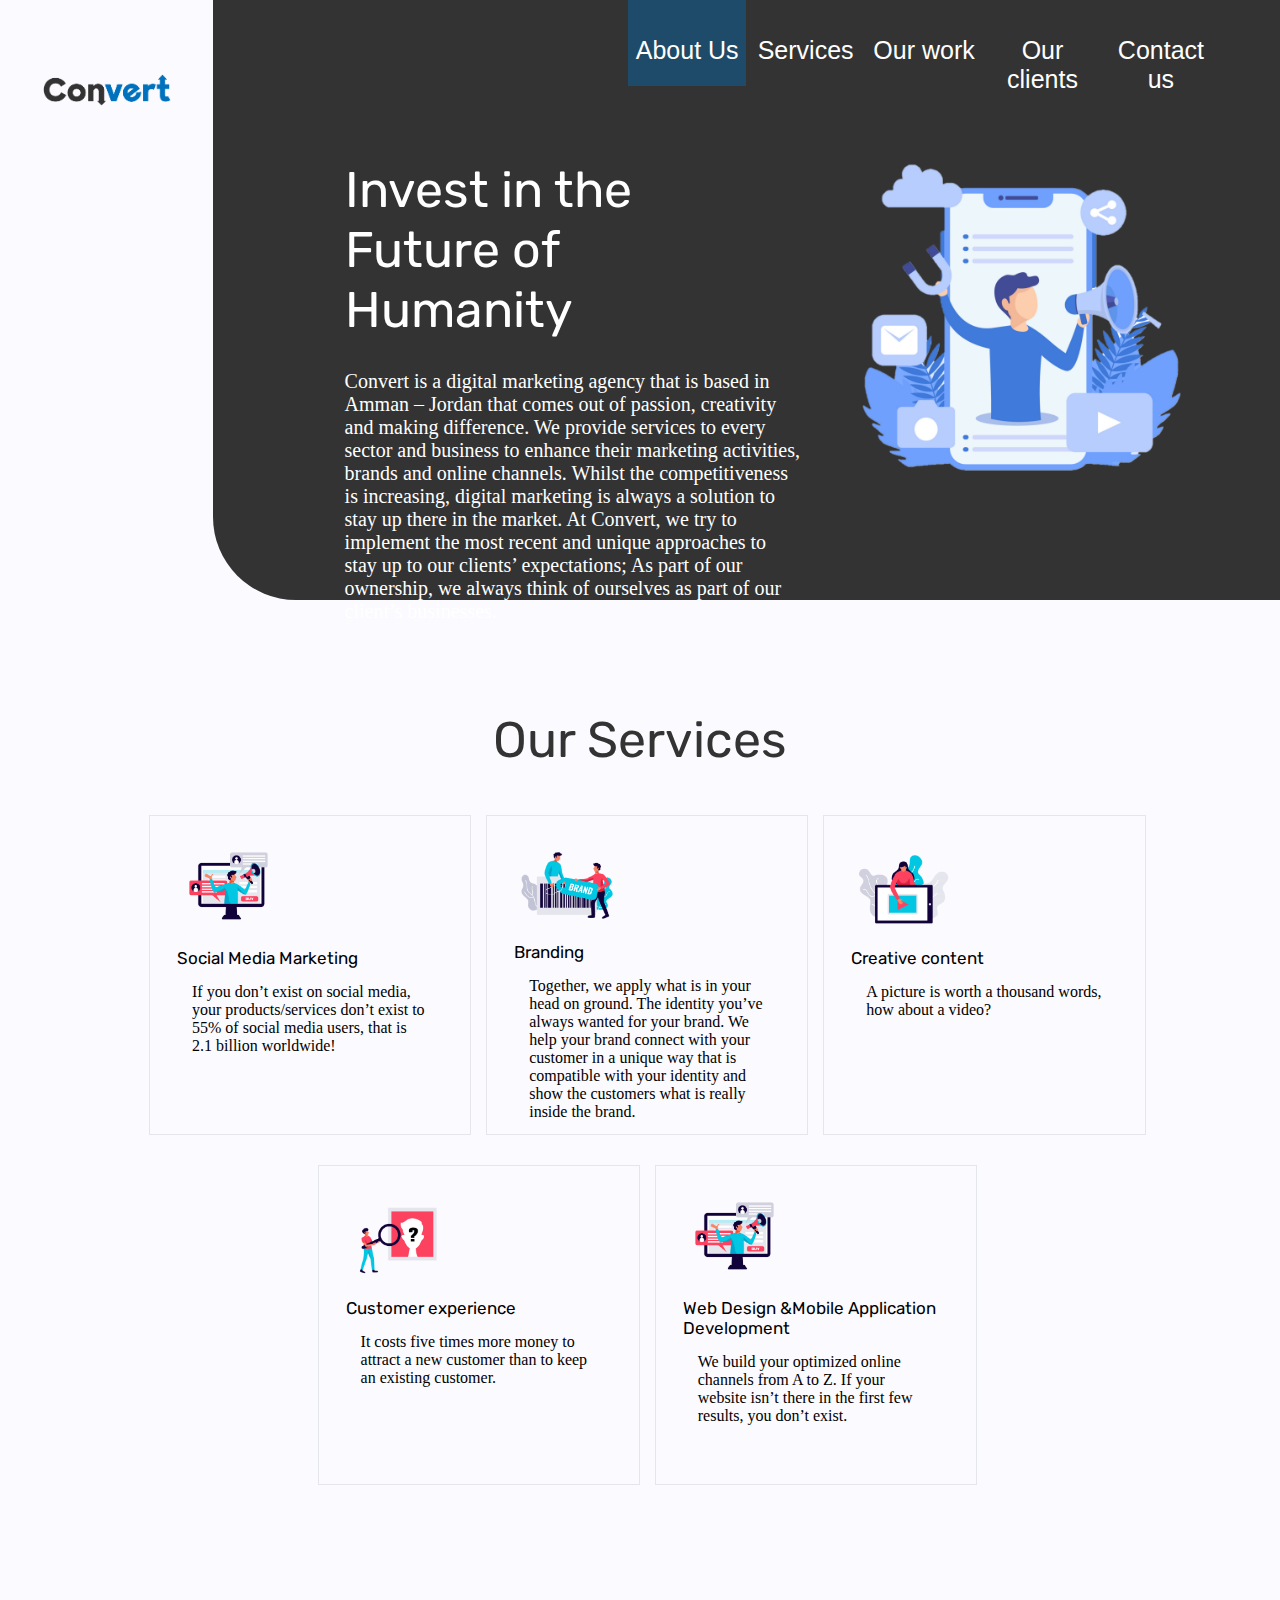
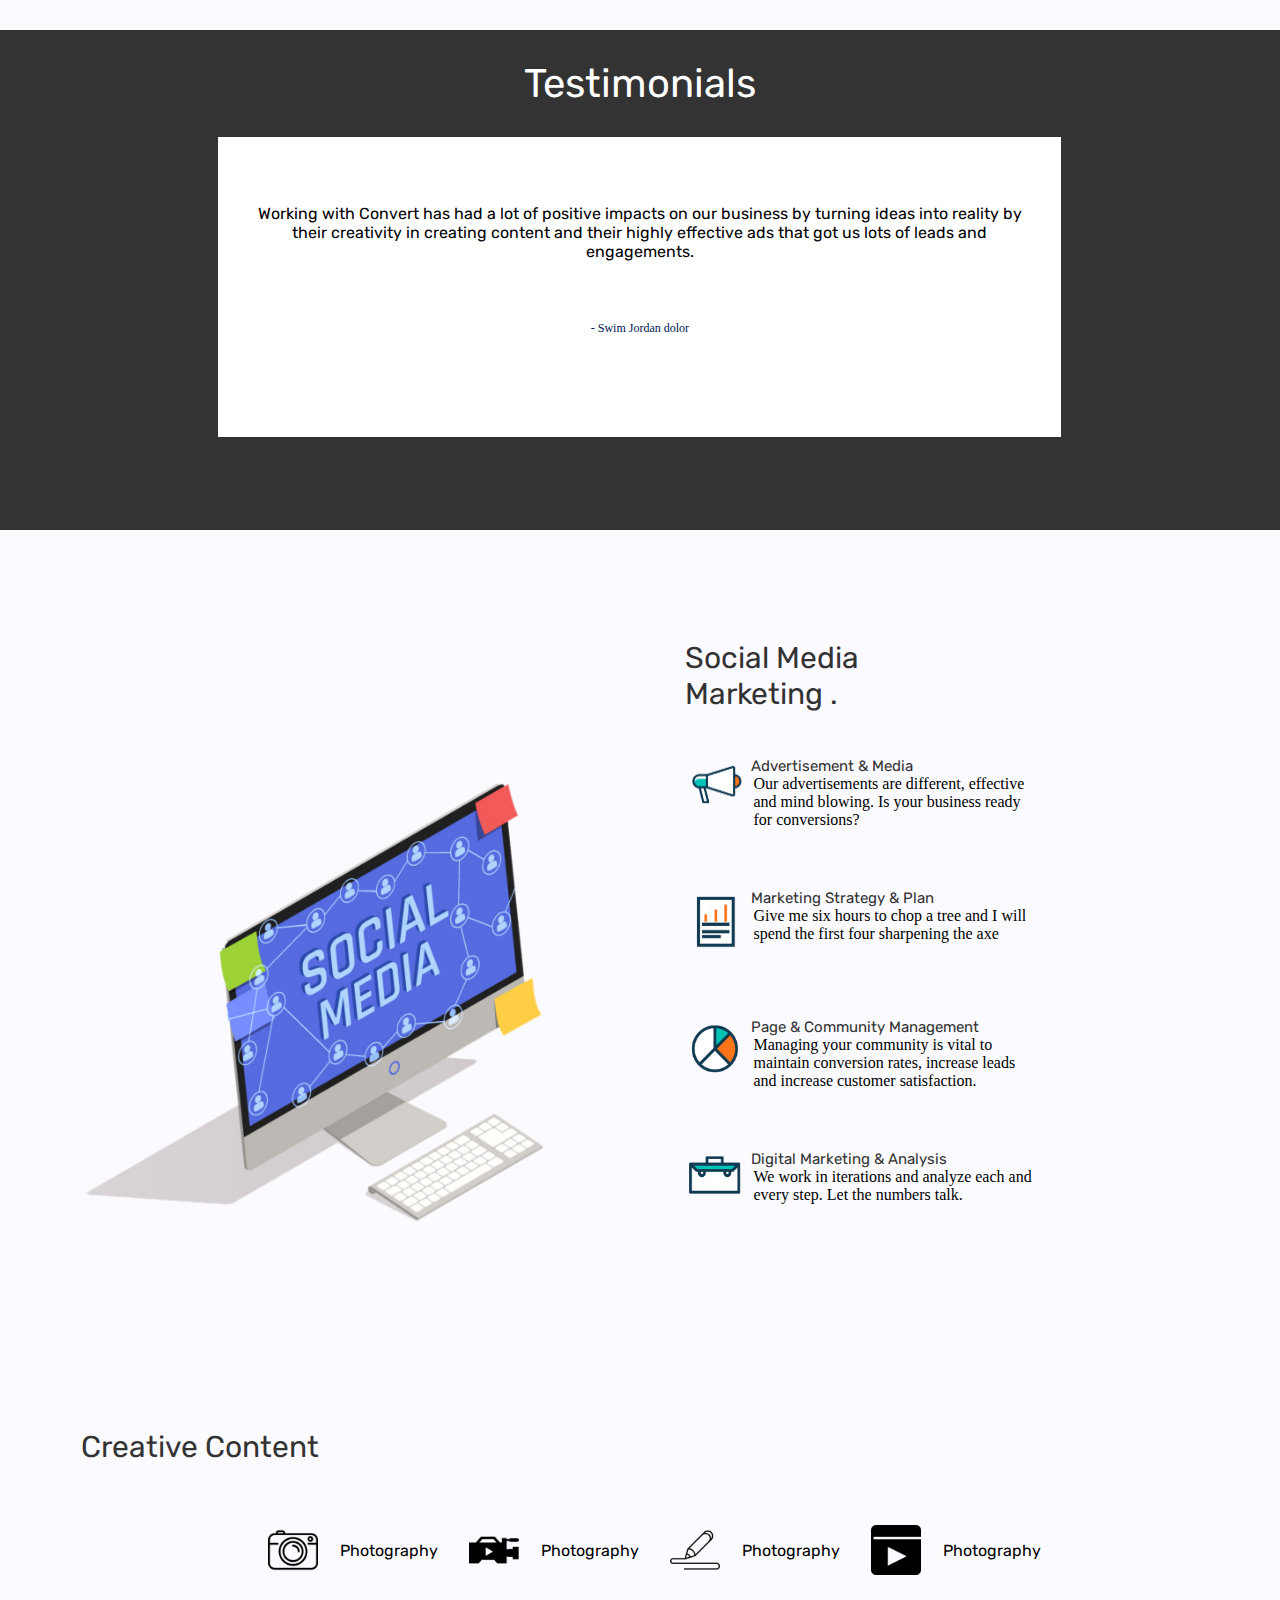
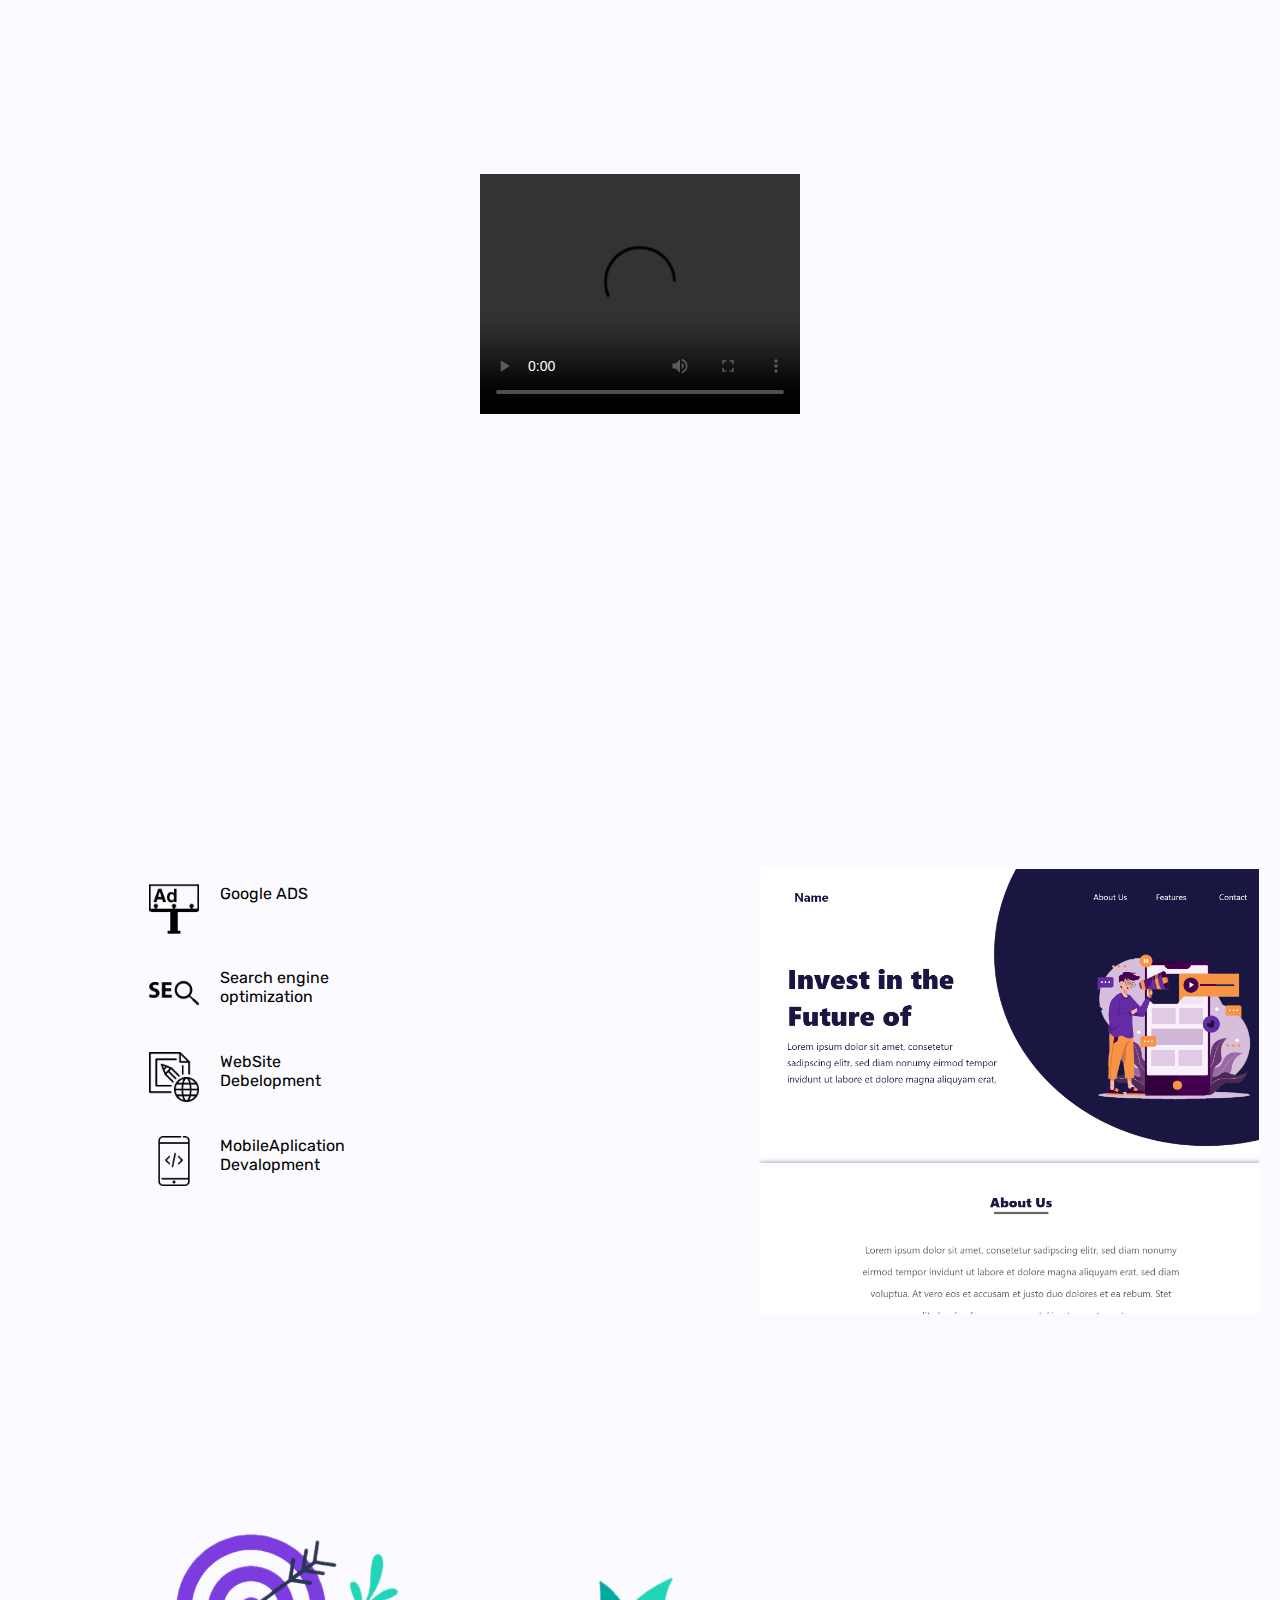
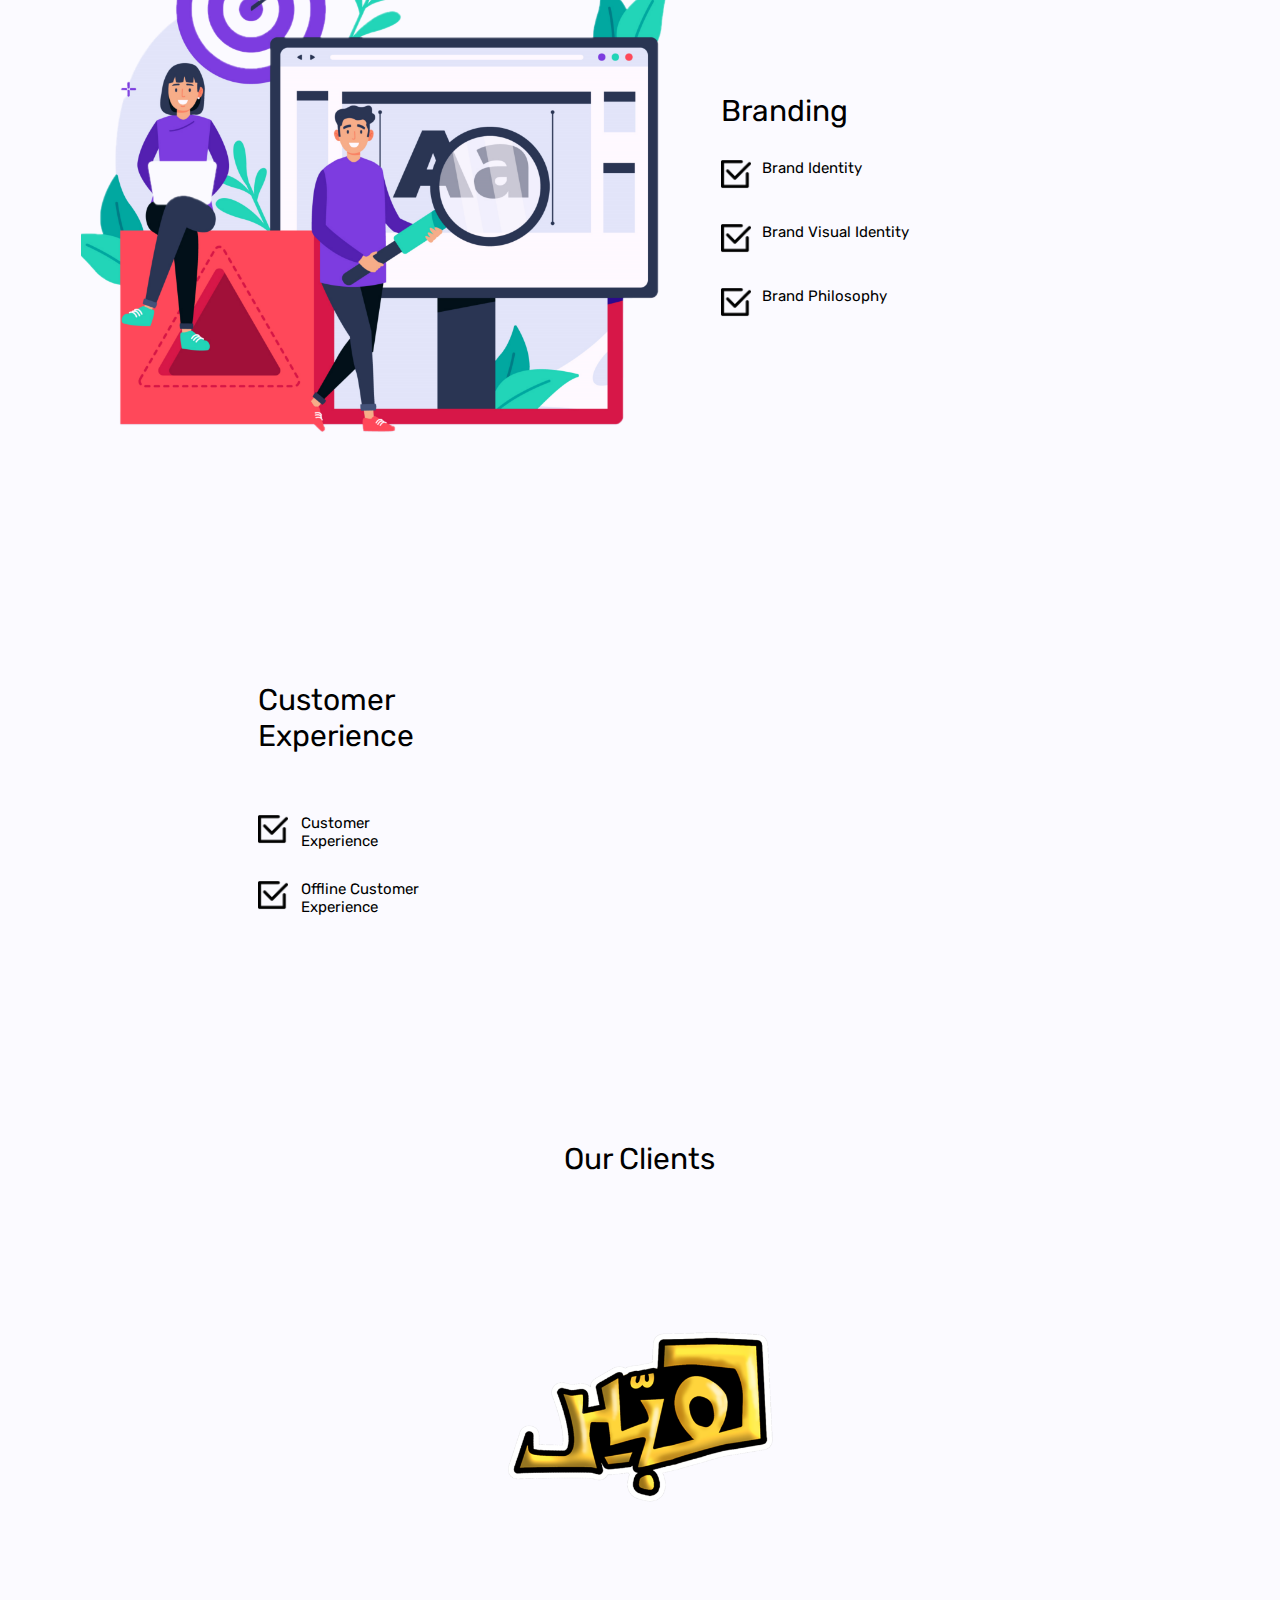
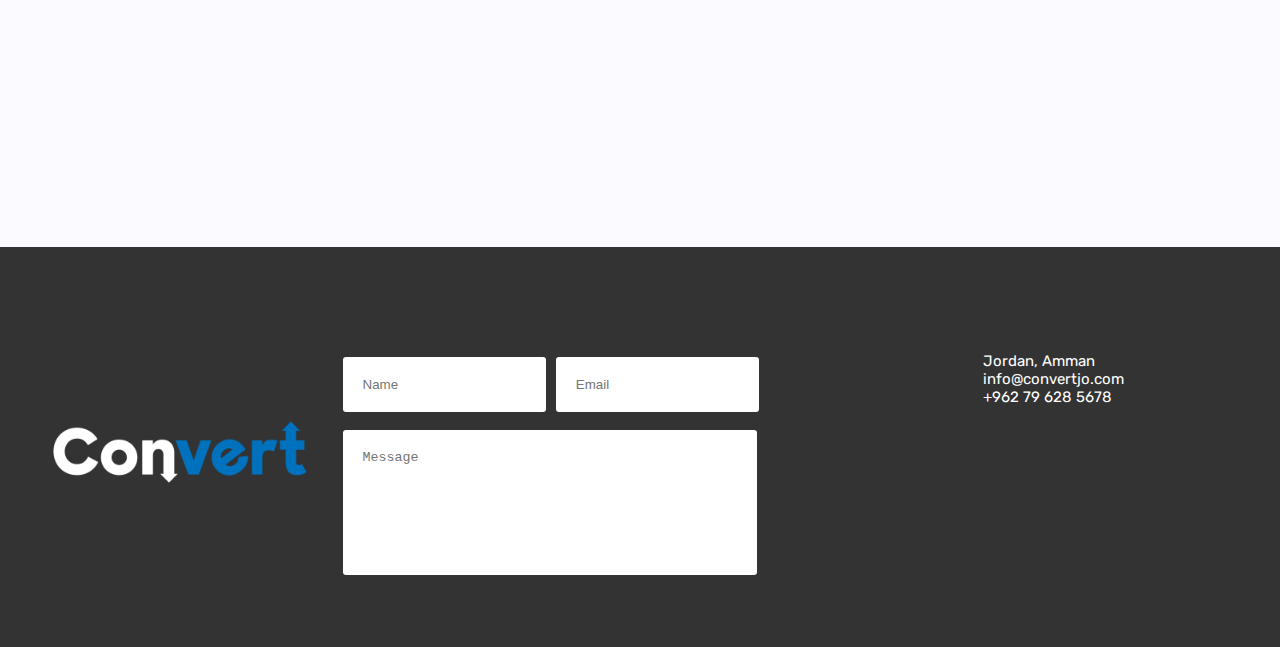
==== commit 58e304a6: "Update idex.html" ====
--- a/idex.html
+++ b/idex.html
@@ -51,9 +51,11 @@
                     <!-- Hearer TextPlace -->
                     <div class="col-lg-6 col-lg-off-1 col-md-5 col-sm-5">
                         <!-- Header Text Place / Big Titel -->
-                        <div class="col-lg-12 HeaderBigTitel ">Invest in the
+                        <div class="col-lg-12 HeaderBigTitel ">
+                            Invest in the
                             </br>Future of
-                            </br> Humanity</div>
+                            </br> Humanity
+                        </div>
                         <!-- Header Text Place / Big Titel -->
                         <!-- Header Text Place / Small Disc -->
                         <div class="col-lg-12 HeaderSmallText">
@@ -461,8 +463,11 @@
                         aria-hidden="true"></i>
                 </div>
                 <div class="col-lg-10 col-md-10 col-sm-10" style="text-align:center; height: 500px;">
-                    <img src="image/conv-b2.png" width="300" alt="">
-                </div>
+                    <video width="320" height="240" controls>
+                        <source src="movie.mp4" type="video/mp4">
+                        <source src="movie.ogg" type="video/ogg">
+                        Your browser does not support the video tag.
+                    </video> </div>
 
                 <div class="col-lg-1 col-md-1 col-sm-1 TestimonialsArrow " style="height: 500px;">
                     <i class="fa fa-chevron-right fa-2x TestimonialsArrowIcon" style="font-size: 50px;color:#0071BC;"
@@ -542,8 +547,8 @@
             <!-- Google Feature  -->
 
             <!-- Slider  -->
-            <div class="col-lg-8 col-md-8 col-sm-8">
-
+            <div class="col-lg-5 col-lg-off-3 col-md-8 col-sm-8">
+                <img src="image/Landing Page2.png" alt="" srcset="" width="500">
             </div>
             <!-- Slider  -->
 
